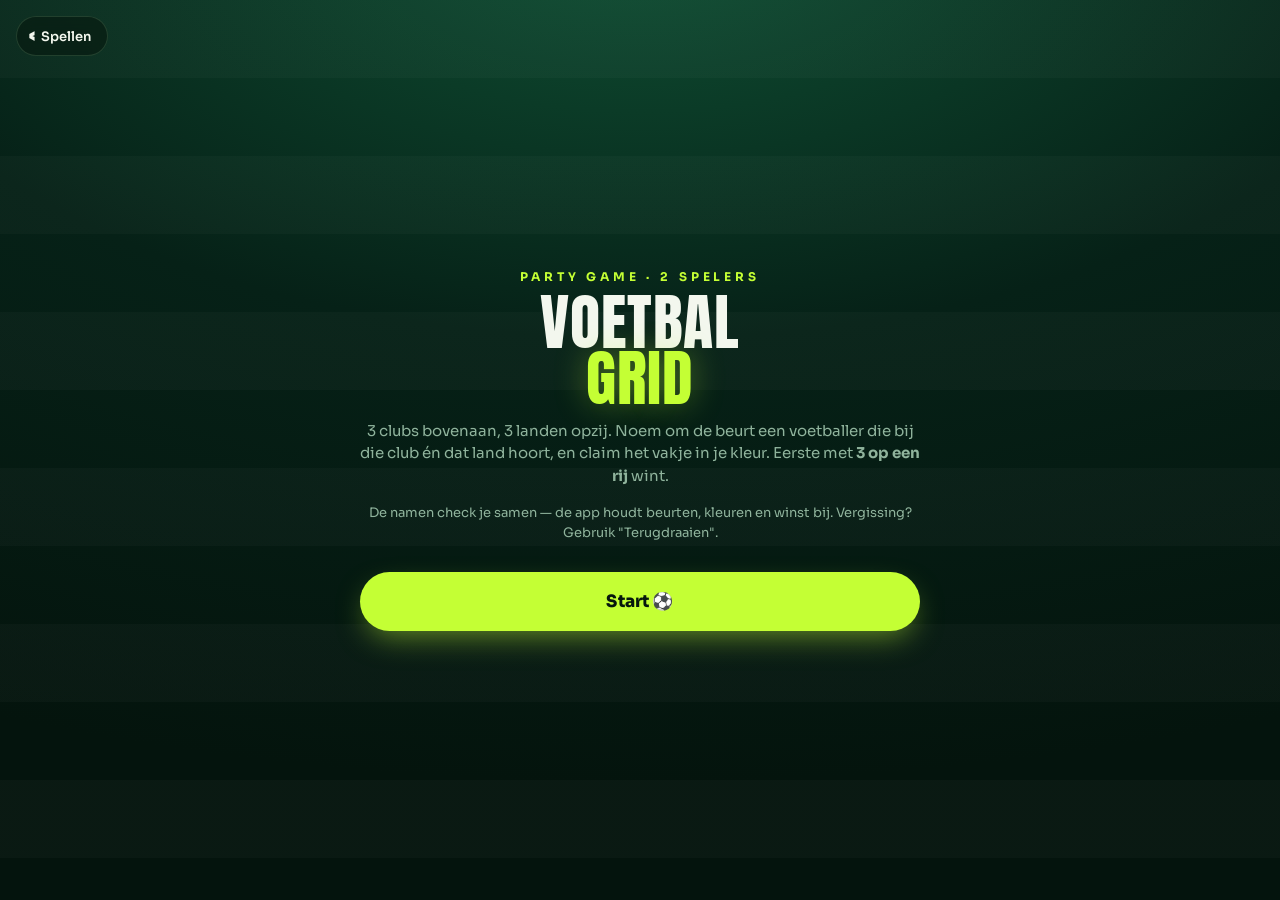
==== grid.html @ 6dbca11c "Add files via upload" ====
<!DOCTYPE html>
<html lang="nl">
<head>
<meta charset="UTF-8">
<meta name="viewport" content="width=device-width, initial-scale=1.0, maximum-scale=1.0, user-scalable=no">
<title>Voetbal Grid</title>
<link rel="preconnect" href="https://fonts.googleapis.com">
<link rel="preconnect" href="https://fonts.gstatic.com" crossorigin>
<link href="https://fonts.googleapis.com/css2?family=Anton&family=Sora:wght@400;500;600;700;800&display=swap" rel="stylesheet">
<link rel="stylesheet" href="styles.css">
</head>
<body>

<div class="backbar show" id="backbar"><button id="backBtn"><span class="arr">&lsaquo;</span> <span id="backLabel">Spellen</span></button></div>

<div class="wrap" style="max-width:560px">

  <!-- INTRO -->
  <section class="screen active" id="intro">
    <div class="kicker">Party Game · 2 spelers</div>
    <h1 style="font-size:clamp(40px,13vw,62px)">Voetbal<span class="imp">Grid</span></h1>
    <p class="sub">3 clubs bovenaan, 3 landen opzij. Noem om de beurt een voetballer die bij die club én dat land hoort, en claim het vakje in je kleur. Eerste met <b>3 op een rij</b> wint.</p>
    <p class="sub" style="margin-top:-14px;font-size:13px">De namen check je samen — de app houdt beurten, kleuren en winst bij. Vergissing? Gebruik "Terugdraaien".</p>
    <button class="btn btn-go" onclick="newGrid(); go('game')">Start ⚽</button>
  </section>

  <!-- GAME -->
  <section class="screen" id="game">
    <div class="grid-top">
      <div class="turn-pill" id="turnPill"><span class="turn-dot bg1"></span><span id="turnText">Speler 1</span></div>
      <div style="display:flex;gap:8px">
        <button class="mini" onclick="undo()">↶ Terugdraaien</button>
        <button class="mini" onclick="newPotje()">Nieuw potje</button>
        <button class="mini" onclick="newGrid()">🎲 Nieuw rooster</button>
      </div>
    </div>
    <div class="score-line">
      <span class="s1">Speler 1: <b id="sc1">0</b></span>
      <span class="s2">Speler 2: <b id="sc2">0</b></span>
    </div>
    <div class="grid" id="grid"></div>
  </section>

</div>

<!-- modal: vakje invullen -->
<div class="modal" id="cellModal">
  <div class="box">
    <h3 id="mTitle">Club × Land</h3>
    <div class="vs" id="mSub">Speler 1 — noem een voetballer</div>
    <input id="mInput" placeholder="Naam voetballer (optioneel)" autocomplete="off" spellcheck="false">
    <button class="btn btn-go" id="mPlace">Plaats ✓</button>
    <button class="btn btn-ghost" onclick="closeModal()">Annuleer</button>
  </div>
</div>

<!-- modal: einde -->
<div class="modal" id="endModal">
  <div class="box">
    <div class="vs" id="endCap">Winnaar</div>
    <div class="win-name" id="endName">—</div>
    <button class="btn btn-go" style="margin-top:18px" onclick="closeEnd(); newPotje()">Nieuw potje</button>
    <button class="btn btn-ghost" onclick="closeEnd(); newGrid()">🎲 Nieuw rooster</button>
  </div>
</div>

<script src="data.js"></script>
<script>
  const LINES = [[0,1,2],[3,4,5],[6,7,8],[0,3,6],[1,4,7],[2,5,8],[0,4,8],[2,4,6]];
  let st = { clubs:[], countries:[], cells:[], turn:1, starter:1, over:false, scores:{1:0,2:0}, pending:-1, history:[] };

  function newGrid(){
    st.clubs = shuffle(CLUBS).slice(0,3);
    st.countries = shuffle(COUNTRIES).slice(0,3);
    resetCells();
  }
  function newPotje(){
    st.starter = st.starter===1 ? 2 : 1;   // wisselende beginner
    resetCells();
  }
  function resetCells(){
    st.cells = Array(9).fill(null);
    st.turn = st.starter; st.over = false; st.history = [];
    render();
  }

  function render(){
    const g = document.getElementById('grid');
    let html = `<div class="gcell gcorner"><span class="t">Voetbal<br>Grid</span><span class="s">3 OP EEN RIJ</span></div>`;
    // club-kopjes
    st.clubs.forEach(c=> html += `<div class="gcell ghead club">${c}</div>`);
    // rijen: landkopje + 3 vakjes
    st.countries.forEach((co,r)=>{
      html += `<div class="gcell ghead country"><span class="flag">${co.f}</span>${co.n}</div>`;
      for(let c=0;c<3;c++){
        const i = r*3+c, cell = st.cells[i];
        if(cell){
          html += `<div class="gcell play f${cell.p}" data-i="${i}">
            <span class="who">${cell.p===1?'①':'②'}</span>
            <span class="nm">${cell.name || (cell.p===1?'Speler 1':'Speler 2')}</span></div>`;
        } else {
          html += `<div class="gcell play" data-i="${i}" onclick="openCell(${i})"></div>`;
        }
      }
    });
    g.innerHTML = html;
    // beurt + score
    document.getElementById('turnText').textContent = `Speler ${st.turn}`;
    document.getElementById('turnPill').querySelector('.turn-dot').className = `turn-dot bg${st.turn}`;
    document.getElementById('turnText').className = `p${st.turn}`;
    document.getElementById('sc1').textContent = st.scores[1];
    document.getElementById('sc2').textContent = st.scores[2];
  }

  function openCell(i){
    if(st.over || st.cells[i]) return;
    st.pending = i;
    const r = (i/3|0), c = i%3;
    document.getElementById('mTitle').textContent = `${st.clubs[c]} × ${st.countries[r].n}`;
    document.getElementById('mSub').innerHTML = `${st.countries[r].f} Speler ${st.turn} — noem een voetballer voor dit vakje`;
    document.getElementById('mSub').className = `vs p${st.turn}`;
    const inp = document.getElementById('mInput'); inp.value=''; 
    document.getElementById('cellModal').classList.add('show');
    setTimeout(()=>inp.focus(),50);
  }
  function closeModal(){ document.getElementById('cellModal').classList.remove('show'); st.pending=-1; }
  function placePending(){
    const i = st.pending; if(i<0) return;
    const name = document.getElementById('mInput').value.trim();
    st.cells[i] = { p:st.turn, name };
    st.history.push(i);
    closeModal();
    const win = checkWin();
    if(win){ endGame(win); return; }
    if(st.cells.every(Boolean)){ endGame(null); return; }   // gelijkspel
    st.turn = st.turn===1 ? 2 : 1;
    render();
  }
  document.getElementById('mPlace').addEventListener('click', placePending);
  document.getElementById('mInput').addEventListener('keydown', e=>{ if(e.key==='Enter') placePending(); });

  function checkWin(){
    for(const L of LINES){
      const [a,b,c]=L;
      if(st.cells[a] && st.cells[b] && st.cells[c] && st.cells[a].p===st.cells[b].p && st.cells[b].p===st.cells[c].p){
        return { p:st.cells[a].p, line:L };
      }
    }
    return null;
  }
  function endGame(win){
    st.over = true; render();
    if(win){
      st.scores[win.p]++; render();
      win.line.forEach(i=>{ const el=document.querySelector(`#grid .play[data-i="${i}"]`); if(el) el.classList.add('win'); });
      document.getElementById('endCap').textContent = 'Winnaar 🏆';
      document.getElementById('endName').textContent = `Speler ${win.p}`;
      document.getElementById('endName').className = `win-name p${win.p}`;
    } else {
      document.getElementById('endCap').textContent = 'Gelijkspel';
      document.getElementById('endName').textContent = 'Vol bord';
      document.getElementById('endName').className = 'win-name';
    }
    setTimeout(()=>document.getElementById('endModal').classList.add('show'), 650);
  }
  function closeEnd(){ document.getElementById('endModal').classList.remove('show'); }

  function undo(){
    if(st.over){ // laatste potje terugdraaien na winst
      st.over=false; closeEnd();
    }
    const i = st.history.pop();
    if(i===undefined) return;
    st.cells[i] = null;
    document.querySelectorAll('#grid .play.win').forEach(e=>e.classList.remove('win'));
    st.turn = st.turn===1 ? 2 : 1;   // beurt terug naar wie net plaatste
    render();
  }

  /* navigatie */
  let currentScreen='intro';
  function go(id){
    document.querySelectorAll('.screen').forEach(s=>s.classList.remove('active'));
    document.getElementById(id).classList.add('active');
    currentScreen=id;
    document.getElementById('backLabel').textContent = (id==='intro') ? 'Spellen' : 'Terug';
    window.scrollTo(0,0);
  }
  document.getElementById('backBtn').addEventListener('click', ()=>{
    if(currentScreen==='intro'){ window.location.href='index.html'; }
    else { go('intro'); }
  });
</script>
</body>
</html>
---- styles.css ----
/* =====================================================================
   Gedeeld thema voor alle voetbalspellen (homepage + spelpagina's).
   ===================================================================== */
:root{
  --pitch-0:#04140d;
  --pitch-1:#062117;
  --pitch-2:#0a3322;
  --line:rgba(190,255,190,.14);
  --lime:#c4ff34;
  --lime-deep:#9be000;
  --red:#ff4d5e;
  --blue:#43d9ff;
  --cream:#f3f7ee;
  --muted:#8fb39c;
  --ring:rgba(196,255,52,.55);
}
*{box-sizing:border-box;-webkit-tap-highlight-color:transparent;margin:0;padding:0}
html,body{height:100%}
body{
  font-family:'Sora',system-ui,sans-serif;
  color:var(--cream);
  background:
    repeating-linear-gradient(180deg, rgba(255,255,255,.022) 0 78px, transparent 78px 156px),
    radial-gradient(130% 95% at 50% -8%, #0f5034 0%, var(--pitch-1) 48%, var(--pitch-0) 100%);
  background-attachment:fixed;
  min-height:100dvh;overflow-x:hidden;
  display:flex;flex-direction:column;align-items:center;justify-content:flex-start;
  padding:24px 18px;position:relative;
}
.wrap{position:relative;z-index:2;width:100%;max-width:440px;margin:auto 0}

.screen{display:none;animation:rise .45s cubic-bezier(.2,.8,.2,1) both}
.screen.active{display:block}
@keyframes rise{from{opacity:0;transform:translateY(18px)}to{opacity:1;transform:none}}

.kicker{font-size:12px;letter-spacing:.32em;text-transform:uppercase;color:var(--lime);
  font-weight:700;margin-bottom:10px;text-align:center;}
h1{font-family:'Anton',sans-serif;font-weight:400;line-height:.9;
  font-size:clamp(46px,16vw,76px);text-align:center;text-transform:uppercase;letter-spacing:.01em;}
h1 .imp{color:var(--lime);display:block;text-shadow:0 0 32px rgba(196,255,52,.35)}
.sub{text-align:center;color:var(--muted);margin:14px 0 30px;font-size:15px;line-height:1.5}

/* fields + steppers + segmented controls */
.field{background:rgba(255,255,255,.04);border:1px solid var(--line);border-radius:18px;
  padding:18px 20px;margin-bottom:14px;display:flex;align-items:center;justify-content:space-between}
.field .lab{font-weight:600;font-size:15px}
.field .lab small{display:block;color:var(--muted);font-weight:400;font-size:12px;margin-top:3px}
.stepper{display:flex;align-items:center;gap:14px}
.stepper button{width:42px;height:42px;border-radius:50%;border:1px solid var(--line);
  background:rgba(255,255,255,.05);color:var(--cream);font-size:22px;font-weight:700;
  display:grid;place-items:center;cursor:pointer;transition:.15s;font-family:'Anton'}
.stepper button:active{transform:scale(.88)}
.stepper button:hover{border-color:var(--ring)}
.stepper .val{font-family:'Anton';font-size:30px;min-width:34px;text-align:center;color:var(--lime)}
.seg{display:flex;gap:8px;background:rgba(255,255,255,.04);border:1px solid var(--line);
  border-radius:14px;padding:5px}
.seg button{flex:1;border:none;background:transparent;color:var(--muted);padding:10px;border-radius:10px;
  font-family:'Sora';font-weight:700;font-size:13px;cursor:pointer;transition:.15s}
.seg button.on{background:var(--lime);color:#06170d}

/* buttons */
.btn{width:100%;border:none;border-radius:50px;padding:19px;cursor:pointer;
  font-family:'Sora';font-weight:800;font-size:17px;letter-spacing:.01em;transition:.18s;
  display:flex;align-items:center;justify-content:center;gap:10px;}
.btn-go{background:var(--lime);color:#06170d;box-shadow:0 12px 30px -8px rgba(196,255,52,.5)}
.btn-go:active{transform:translateY(2px) scale(.99)}
.btn-ghost{background:rgba(255,255,255,.06);color:var(--cream);border:1px solid var(--line);font-weight:600}
.btn-ghost:active{transform:scale(.98)}
.btn + .btn{margin-top:12px}

/* fixed back / home button used across pages */
.backbar{position:fixed;top:16px;left:16px;z-index:20;display:none}
.backbar.show{display:block}
.backbar a,.backbar button{display:flex;align-items:center;gap:7px;text-decoration:none;
  background:rgba(8,28,18,.7);backdrop-filter:blur(8px);border:1px solid var(--line);color:var(--cream);
  padding:10px 16px 10px 12px;border-radius:40px;cursor:pointer;
  font-family:'Sora';font-weight:600;font-size:13px;transition:.15s}
.backbar a:active,.backbar button:active{transform:scale(.94)}
.backbar a:hover,.backbar button:hover{border-color:var(--ring)}
.backbar .arr{font-family:'Anton';font-size:18px;line-height:1}

/* =================== HOMEPAGE =================== */
.wrap.home{max-width:1060px;margin-top:6vh}  /* <- titel hoger? maak dit kleiner (bv. 2vh of 0) */
.home h1{font-size:clamp(38px,6vw,58px)}
.home-head{text-align:center;margin-bottom:8px}
.home-sub{text-align:center;color:var(--muted);margin:10px 0 26px;font-size:15px}
.games{display:grid;grid-template-columns:repeat(auto-fit,minmax(250px,1fr));gap:16px;align-items:stretch}
.game-card{display:flex;flex-direction:column;text-decoration:none;color:var(--cream);position:relative;overflow:hidden;
  background:linear-gradient(150deg, var(--pitch-2), var(--pitch-1));
  border:1px solid var(--line);border-radius:22px;padding:22px 22px;transition:.18s}
.game-card:hover{border-color:var(--ring);transform:translateY(-2px)}
.game-card:active{transform:scale(.99)}
.game-card .emoji{font-size:34px;line-height:1;margin-bottom:14px;display:block}
.game-card h2{font-family:'Anton';font-weight:400;text-transform:uppercase;font-size:30px;line-height:.95}
.game-card p{color:var(--muted);font-size:14px;margin-top:8px;line-height:1.45}
.game-card .meta{display:flex;gap:8px;margin-top:auto;padding-top:16px;flex-wrap:wrap}
.game-card .pill{font-size:12px;font-weight:700;letter-spacing:.04em;padding:6px 12px;border-radius:30px;
  background:rgba(196,255,52,.12);border:1px solid var(--line);color:var(--cream)}
.game-card .go{position:absolute;top:22px;right:22px;font-family:'Anton';font-size:26px;color:var(--lime);
  transition:.18s}
.game-card:hover .go{transform:translateX(4px)}
.game-card.accent-lime{border-left:4px solid var(--lime)}
.game-card.accent-blue{border-left:4px solid var(--blue)}
.game-card.soon{opacity:.55;pointer-events:none}
.game-card.soon .go{color:var(--muted)}

/* =================== IMPOSTER =================== */
.turn-name{font-family:'Anton';font-size:clamp(40px,13vw,60px);text-align:center;text-transform:uppercase;margin-bottom:4px}
.turn-hint{text-align:center;color:var(--muted);margin-bottom:30px;font-size:14px}
.card{position:relative;border-radius:26px;padding:42px 26px;text-align:center;
  border:1px solid var(--line);overflow:hidden;min-height:300px;
  display:flex;flex-direction:column;align-items:center;justify-content:center;
  background:linear-gradient(160deg, var(--pitch-2), var(--pitch-1));}
.card .role-tag{font-size:12px;letter-spacing:.3em;text-transform:uppercase;color:var(--muted);font-weight:700;margin-bottom:18px}
.card .player{font-family:'Anton';font-size:clamp(34px,11vw,52px);line-height:1;text-transform:uppercase}
.card .cat{margin-top:16px;color:var(--muted);font-size:13px}
.card.imposter{background:linear-gradient(160deg,#2a0c12,#160407);border-color:rgba(255,77,94,.4)}
.card.imposter .big{font-family:'Anton';font-size:clamp(46px,15vw,68px);color:var(--red);line-height:.95;
  text-shadow:0 0 30px rgba(255,77,94,.4)}
.card.imposter .tip{margin-top:18px;color:#ffb3bb;font-size:13px;line-height:1.5;max-width:260px}
.card.imposter .hints{display:flex;flex-wrap:wrap;gap:8px;justify-content:center;margin-top:14px;max-width:300px}
.card.imposter .hchip{background:rgba(255,77,94,.16);border:1px solid rgba(255,77,94,.4);
  color:#ffd2d7;padding:8px 14px;border-radius:30px;font-size:14px;font-weight:700;letter-spacing:.01em}
.card .jersey{position:absolute;font-family:'Anton';font-size:200px;color:rgba(255,255,255,.025);
  top:50%;left:50%;transform:translate(-50%,-50%);z-index:0;pointer-events:none}
.card > *{position:relative;z-index:1}
.tap-hint{text-align:center;color:var(--muted);font-size:13px;margin-top:22px;animation:pulse 1.6s ease-in-out infinite}
@keyframes pulse{0%,100%{opacity:.4}50%{opacity:1}}
.timer{font-family:'Anton';font-size:64px;text-align:center;color:var(--lime);letter-spacing:.04em;margin:6px 0 4px}
.order{background:rgba(255,255,255,.04);border:1px solid var(--line);border-radius:18px;padding:16px 18px;margin-bottom:24px}
.order .ttl{font-size:12px;letter-spacing:.2em;text-transform:uppercase;color:var(--muted);margin-bottom:12px;font-weight:700}
.order ul{list-style:none;display:flex;flex-wrap:wrap;gap:8px}
.order li{background:rgba(196,255,52,.1);border:1px solid var(--line);color:var(--cream);
  padding:7px 13px;border-radius:30px;font-size:13px;font-weight:600}
.reveal-list{display:flex;flex-direction:column;gap:10px;margin:22px 0 26px}
.reveal-list .row{display:flex;align-items:center;gap:14px;background:rgba(255,255,255,.04);
  border:1px solid var(--line);border-radius:16px;padding:14px 18px}
.reveal-list .row.imp{background:rgba(255,77,94,.1);border-color:rgba(255,77,94,.35)}
.reveal-list .num{font-family:'Anton';font-size:24px;width:30px;color:var(--muted)}
.reveal-list .who{font-weight:700;flex:1}
.reveal-list .badge{font-size:11px;letter-spacing:.14em;text-transform:uppercase;font-weight:800;
  padding:5px 11px;border-radius:30px}
.badge.crew{background:rgba(196,255,52,.18);color:var(--lime)}
.badge.imp{background:rgba(255,77,94,.2);color:var(--red)}
.answer{text-align:center;background:rgba(196,255,52,.08);border:1px solid var(--line);
  border-radius:18px;padding:20px;margin-bottom:24px}
.answer small{color:var(--muted);font-size:12px;letter-spacing:.2em;text-transform:uppercase;font-weight:700}
.answer .p{font-family:'Anton';font-size:34px;text-transform:uppercase;margin-top:8px}

/* =================== WIE BEN IK? (2 varianten) =================== */
/* houd smalle schermen netjes gecentreerd binnen een brede .wrap */
.narrow{max-width:440px;margin-inline:auto}

/* ---- Variant 1: Wie is het? (bord) ---- */
.code-show{font-family:'Anton';font-size:clamp(48px,16vw,72px);letter-spacing:.2em;color:var(--lime);
  text-align:center;margin:6px 0 22px;text-shadow:0 0 30px rgba(196,255,52,.3)}
.code-input{width:100%;text-align:center;font-family:'Anton';font-size:46px;letter-spacing:.3em;
  text-transform:uppercase;background:rgba(255,255,255,.05);border:1px solid var(--line);
  color:var(--cream);border-radius:16px;padding:18px;outline:none;margin-bottom:6px}
.code-input:focus{border-color:var(--ring)}
.code-tag{display:inline-block;font-family:'Anton';font-size:15px;letter-spacing:.16em;color:var(--lime);
  background:rgba(196,255,52,.1);border:1px solid var(--line);padding:6px 14px;border-radius:30px}
.board-bar{display:flex;align-items:center;gap:10px;margin-bottom:16px;flex-wrap:wrap;justify-content:center}
.board-bar .count{font-family:'Anton';font-size:20px;color:var(--lime)}
.board-bar .mini{border:1px solid var(--line);background:rgba(255,255,255,.05);color:var(--cream);
  border-radius:30px;padding:10px 16px;font-family:'Sora';font-weight:700;font-size:13px;cursor:pointer;transition:.15s}
.board-bar .mini:hover{border-color:var(--ring)}
.board-bar .mini:active{transform:scale(.95)}
.board{display:grid;grid-template-columns:repeat(6,1fr);gap:8px}
@media (max-width:560px){ .board{grid-template-columns:repeat(3,1fr)} }
.select-hint{display:none;background:rgba(67,217,255,.14);border:1px solid rgba(67,217,255,.4);
  color:#bfeeff;border-radius:14px;padding:12px 16px;margin-bottom:14px;text-align:center;font-weight:700;font-size:14px}
.select-hint.show{display:block}
.guess-card{position:relative;aspect-ratio:3/4;border-radius:12px;cursor:pointer;overflow:hidden;
  border:1px solid var(--line);background:linear-gradient(160deg,var(--pitch-2),var(--pitch-1));
  display:flex;flex-direction:column;align-items:center;justify-content:center;padding:8px 6px;text-align:center;
  transition:.15s;user-select:none}
.guess-card:hover{border-color:var(--ring)}
.guess-card .face{font-size:26px;margin-bottom:6px}
.guess-card .nm{font-size:11px;font-weight:700;line-height:1.15}
.guess-card.out{opacity:.32;filter:grayscale(.7)}
.guess-card.out::after{content:"✕";position:absolute;inset:0;display:flex;align-items:center;justify-content:center;
  font-family:'Anton';font-size:44px;color:var(--red)}

/* ---- shared big show-card (variant 2 + secret reveal) ---- */
.show-card{position:relative;border-radius:26px;padding:48px 26px;text-align:center;border:1px solid var(--line);
  min-height:300px;display:flex;flex-direction:column;align-items:center;justify-content:center;
  background:linear-gradient(160deg,var(--pitch-2),var(--pitch-1))}
.show-card .role-tag{font-size:12px;letter-spacing:.3em;text-transform:uppercase;color:var(--muted);font-weight:700;margin-bottom:18px}
.show-card .player{font-family:'Anton';font-size:clamp(34px,11vw,52px);line-height:1;text-transform:uppercase}
.show-card .cat{margin-top:16px;color:var(--muted);font-size:13px;max-width:280px}

/* ---- secret reveal overlay (variant 1) ---- */
.overlay{position:fixed;inset:0;z-index:40;display:none;align-items:center;justify-content:center;padding:24px;
  background:rgba(4,20,13,.95)}
.overlay.show{display:flex}
.overlay .inner{text-align:center;max-width:420px;width:100%}

/* ---- variant 2 reveal list ---- */
.res-list{display:flex;flex-direction:column;gap:8px;margin:18px 0 26px;max-height:52vh;overflow:auto}
.res-list .row{display:flex;align-items:center;gap:12px;background:rgba(255,255,255,.04);
  border:1px solid var(--line);border-radius:14px;padding:12px 16px}
.res-list .num{font-family:'Anton';font-size:22px;width:30px;color:var(--muted)}
.res-list .nm{flex:1;font-weight:700}

/* =================== VOETBAL GRID =================== */
.grid-top{display:flex;align-items:center;justify-content:space-between;gap:12px;margin-bottom:16px;flex-wrap:wrap}
.turn-pill{display:flex;align-items:center;gap:10px;font-weight:800;font-size:15px}
.turn-dot{width:18px;height:18px;border-radius:50%}
.p1{color:var(--lime)} .p2{color:var(--blue)}
.bg1{background:var(--lime)} .bg2{background:var(--blue)}
.score-line{display:flex;gap:14px;justify-content:center;margin-bottom:18px;font-weight:700;font-size:14px}
.score-line .s1{color:var(--lime)} .score-line .s2{color:var(--blue)}

.grid{display:grid;grid-template-columns:minmax(62px,.72fr) repeat(3,1fr);gap:7px}
.gcell{aspect-ratio:1;border-radius:12px;border:1px solid var(--line);display:flex;flex-direction:column;
  align-items:center;justify-content:center;text-align:center;padding:6px;overflow:hidden;
  background:linear-gradient(160deg,var(--pitch-2),var(--pitch-1))}
.ghead{background:rgba(255,255,255,.05);font-weight:800;line-height:1.1}
.ghead.club{font-size:12px}
.ghead.country{font-size:12px}
.ghead .flag{font-size:26px;display:block;margin-bottom:4px}
.gcorner{background:transparent;border:none;display:flex;flex-direction:column;align-items:flex-start;justify-content:center}
.gcorner .t{font-family:'Anton';font-size:16px;line-height:.9;color:var(--lime);text-transform:uppercase}
.gcorner .s{font-size:9px;color:var(--muted);margin-top:3px;letter-spacing:.1em}

.play{cursor:pointer;transition:.12s;position:relative}
.play:hover{border-color:var(--ring)}
.play:active{transform:scale(.97)}
.play .nm{font-size:11px;font-weight:700;line-height:1.15;word-break:break-word}
.play.f1{background:rgba(196,255,52,.18);border:2px solid var(--lime)}
.play.f2{background:rgba(67,217,255,.18);border:2px solid var(--blue)}
.play.win{box-shadow:0 0 0 3px var(--cream) inset;filter:brightness(1.12)}
.play .who{position:absolute;top:5px;right:7px;font-family:'Anton';font-size:13px}
.play.f1 .who{color:var(--lime)} .play.f2 .who{color:var(--blue)}

/* modal (cel invullen + winnaar) */
.modal{position:fixed;inset:0;z-index:45;display:none;align-items:center;justify-content:center;padding:24px;
  background:rgba(4,20,13,.92)}
.modal.show{display:flex}
.modal .box{width:100%;max-width:380px;background:linear-gradient(160deg,var(--pitch-2),var(--pitch-1));
  border:1px solid var(--line);border-radius:22px;padding:26px;text-align:center}
.modal .box h3{font-family:'Anton';font-weight:400;text-transform:uppercase;font-size:24px;line-height:1;margin-bottom:6px}
.modal .box .vs{color:var(--muted);font-size:13px;margin-bottom:18px}
.modal .box input{width:100%;background:rgba(255,255,255,.05);border:1px solid var(--line);color:var(--cream);
  border-radius:14px;padding:14px;font-family:'Sora';font-size:15px;outline:none;margin-bottom:14px}
.modal .box input:focus{border-color:var(--ring)}
.win-name{font-family:'Anton';font-size:54px;line-height:1}
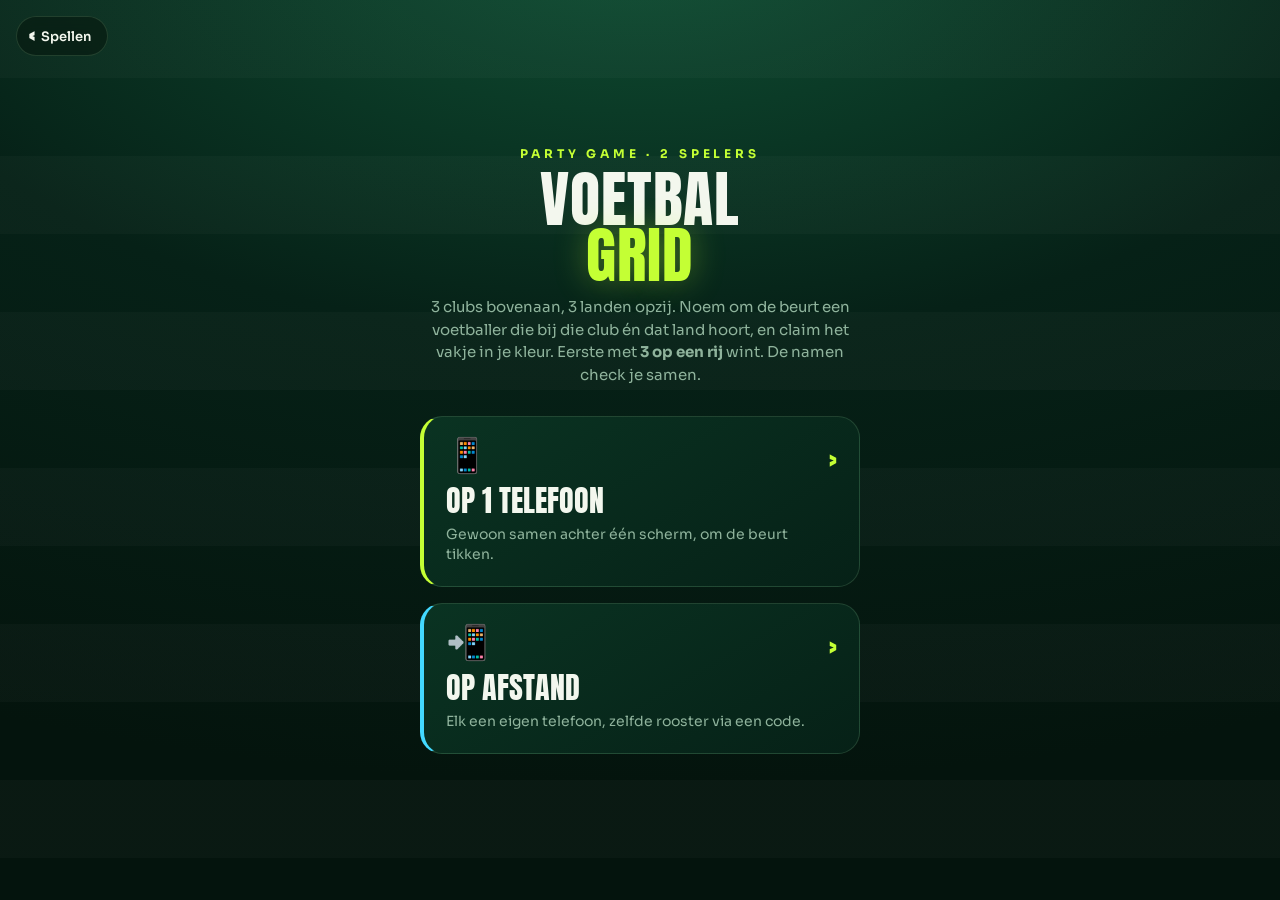
==== commit 53756a65: "Add files via upload" ====
--- a/grid.html
+++ b/grid.html
@@ -7,7 +7,7 @@
 <link rel="preconnect" href="https://fonts.googleapis.com">
 <link rel="preconnect" href="https://fonts.gstatic.com" crossorigin>
 <link href="https://fonts.googleapis.com/css2?family=Anton&family=Sora:wght@400;500;600;700;800&display=swap" rel="stylesheet">
-<link rel="stylesheet" href="styles.css">
+<link rel="stylesheet" href="styles.css?v=2">
 </head>
 <body>
 
@@ -16,19 +16,67 @@
 <div class="wrap" style="max-width:560px">
 
   <!-- INTRO -->
-  <section class="screen active" id="intro">
+  <section class="screen active narrow" id="intro">
     <div class="kicker">Party Game · 2 spelers</div>
     <h1 style="font-size:clamp(40px,13vw,62px)">Voetbal<span class="imp">Grid</span></h1>
-    <p class="sub">3 clubs bovenaan, 3 landen opzij. Noem om de beurt een voetballer die bij die club én dat land hoort, en claim het vakje in je kleur. Eerste met <b>3 op een rij</b> wint.</p>
-    <p class="sub" style="margin-top:-14px;font-size:13px">De namen check je samen — de app houdt beurten, kleuren en winst bij. Vergissing? Gebruik "Terugdraaien".</p>
-    <button class="btn btn-go" onclick="newGrid(); go('game')">Start ⚽</button>
+    <p class="sub">3 clubs bovenaan, 3 landen opzij. Noem om de beurt een voetballer die bij die club én dat land hoort, en claim het vakje in je kleur. Eerste met <b>3 op een rij</b> wint. De namen check je samen.</p>
+    <div class="games">
+      <a class="game-card accent-lime" onclick="startLocal()" style="cursor:pointer">
+        <span class="go">&rsaquo;</span><span class="emoji">📱</span>
+        <h2>Op 1 telefoon</h2>
+        <p>Gewoon samen achter één scherm, om de beurt tikken.</p>
+      </a>
+      <a class="game-card accent-blue" onclick="go('rmenu')" style="cursor:pointer">
+        <span class="go">&rsaquo;</span><span class="emoji">📲</span>
+        <h2>Op afstand</h2>
+        <p>Elk een eigen telefoon, zelfde rooster via een code.</p>
+      </a>
+    </div>
+  </section>
+
+  <!-- REMOTE: menu -->
+  <section class="screen narrow" id="rmenu">
+    <div class="kicker">Op afstand</div>
+    <h1 style="font-size:clamp(34px,10vw,50px)">Samen spelen</h1>
+    <p class="sub">Eén speler start en deelt de code; de ander doet mee. Jullie krijgen dan hetzelfde rooster. Tijdens het spel tikt ieder de zetten op zijn eigen telefoon mee.</p>
+    <div class="games">
+      <a class="game-card accent-lime" onclick="remoteNew()" style="cursor:pointer">
+        <span class="go">&rsaquo;</span><span class="emoji">🆕</span><h2>Nieuw spel</h2>
+        <p>Genereer een code en deel 'm.</p>
+      </a>
+      <a class="game-card accent-blue" onclick="go('rjoin'); document.getElementById('gCodeInput').value=''; document.getElementById('gJoinErr').textContent=''" style="cursor:pointer">
+        <span class="go">&rsaquo;</span><span class="emoji">🔑</span><h2>Meedoen</h2>
+        <p>Voer de code van de ander in.</p>
+      </a>
+    </div>
+  </section>
+
+  <!-- REMOTE: toon code -->
+  <section class="screen narrow" id="rstart">
+    <div class="kicker">Nieuw spel</div>
+    <h1 style="font-size:clamp(34px,10vw,50px)">Jouw code</h1>
+    <p class="sub">Geef deze code aan de andere speler. Die kiest "Meedoen" en typt 'm in — dan hebben jullie hetzelfde rooster.</p>
+    <div class="code-show" id="gCodeShow">-----</div>
+    <button class="btn btn-go" onclick="enterFromShown()">Naar het bord →</button>
+    <button class="btn btn-ghost" onclick="document.getElementById('gCodeShow').textContent=genCode(5)">🎲 Andere code</button>
+  </section>
+
+  <!-- REMOTE: code invoeren -->
+  <section class="screen narrow" id="rjoin">
+    <div class="kicker">Meedoen</div>
+    <h1 style="font-size:clamp(34px,10vw,50px)">Code invoeren</h1>
+    <p class="sub">Typ de code van de andere speler om hetzelfde rooster te krijgen.</p>
+    <input class="code-input" id="gCodeInput" maxlength="6" placeholder="CODE" autocomplete="off" autocapitalize="characters" spellcheck="false"
+           oninput="this.value=this.value.toUpperCase().replace(/[^A-Z]/g,'')">
+    <div id="gJoinErr" style="color:var(--red);text-align:center;min-height:20px;margin:4px 0 10px;font-size:13px"></div>
+    <button class="btn btn-go" onclick="remoteJoin()">Meedoen →</button>
   </section>
 
   <!-- GAME -->
   <section class="screen" id="game">
     <div class="grid-top">
       <div class="turn-pill" id="turnPill"><span class="turn-dot bg1"></span><span id="turnText">Speler 1</span></div>
-      <div style="display:flex;gap:8px">
+      <div style="display:flex;gap:8px;flex-wrap:wrap">
         <button class="mini" onclick="undo()">↶ Terugdraaien</button>
         <button class="mini" onclick="newPotje()">Nieuw potje</button>
         <button class="mini" onclick="newGrid()">🎲 Nieuw rooster</button>
@@ -37,6 +85,7 @@
     <div class="score-line">
       <span class="s1">Speler 1: <b id="sc1">0</b></span>
       <span class="s2">Speler 2: <b id="sc2">0</b></span>
+      <span class="code-tag" id="gCodeTag" style="display:none">CODE -----</span>
     </div>
     <div class="grid" id="grid"></div>
   </section>
@@ -44,7 +93,7 @@
 </div>
 
 <!-- modal: vakje invullen -->
-<div class="modal" id="cellModal">
+<div class="modal" id="cellModal" hidden>
   <div class="box">
     <h3 id="mTitle">Club × Land</h3>
     <div class="vs" id="mSub">Speler 1 — noem een voetballer</div>
@@ -55,7 +104,7 @@
 </div>
 
 <!-- modal: einde -->
-<div class="modal" id="endModal">
+<div class="modal" id="endModal" hidden>
   <div class="box">
     <div class="vs" id="endCap">Winnaar</div>
     <div class="win-name" id="endName">—</div>
@@ -64,34 +113,46 @@
   </div>
 </div>
 
-<script src="data.js"></script>
+<script src="data.js?v=2"></script>
 <script>
   const LINES = [[0,1,2],[3,4,5],[6,7,8],[0,3,6],[1,4,7],[2,5,8],[0,4,8],[2,4,6]];
-  let st = { clubs:[], countries:[], cells:[], turn:1, starter:1, over:false, scores:{1:0,2:0}, pending:-1, history:[] };
-
+  let st = { clubs:[], countries:[], cells:[], turn:1, starter:1, over:false, scores:{1:0,2:0}, pending:-1, history:[], code:'', remote:false };
+
+  /* ---- starten ---- */
+  function startLocal(){ st.remote=false; st.code=genCode(); buildFromCode(); go('game'); }
+  function remoteNew(){ st.remote=true; document.getElementById('gCodeShow').textContent=genCode(5); go('rstart'); }
+  function enterFromShown(){ st.remote=true; st.code=document.getElementById('gCodeShow').textContent; buildFromCode(); go('game'); }
+  function remoteJoin(){
+    const v=document.getElementById('gCodeInput').value.trim();
+    if(v.length<4){ document.getElementById('gJoinErr').textContent='Vul een geldige code in (min. 4 letters).'; return; }
+    st.remote=true; st.code=v; buildFromCode(); go('game');
+  }
+
+  /* ---- rooster opbouwen uit de code (zaadje) ---- */
+  function buildFromCode(){
+    st.clubs = seededShuffle(CLUBS, st.code).slice(0,3);
+    st.countries = seededShuffle(COUNTRIES, st.code+'-L').slice(0,3);
+    resetCells();
+    const tag=document.getElementById('gCodeTag');
+    if(st.remote){ tag.textContent='CODE '+st.code; tag.style.display=''; } else { tag.style.display='none'; }
+  }
   function newGrid(){
-    st.clubs = shuffle(CLUBS).slice(0,3);
-    st.countries = shuffle(COUNTRIES).slice(0,3);
-    resetCells();
-  }
-  function newPotje(){
-    st.starter = st.starter===1 ? 2 : 1;   // wisselende beginner
-    resetCells();
-  }
+    if(st.remote){ remoteNew(); }                 // nieuwe code om te delen
+    else { st.code=genCode(); buildFromCode(); }
+  }
+  function newPotje(){ st.starter = st.starter===1?2:1; resetCells(); }
   function resetCells(){
     st.cells = Array(9).fill(null);
-    st.turn = st.starter; st.over = false; st.history = [];
+    st.turn = st.starter; st.over=false; st.history=[];
     render();
   }
 
   function render(){
     const g = document.getElementById('grid');
     let html = `<div class="gcell gcorner"><span class="t">Voetbal<br>Grid</span><span class="s">3 OP EEN RIJ</span></div>`;
-    // club-kopjes
-    st.clubs.forEach(c=> html += `<div class="gcell ghead club">${c}</div>`);
-    // rijen: landkopje + 3 vakjes
+    st.clubs.forEach(c=> html += `<div class="gcell ghead club"><span class="clubdot" style="background:${CLUB_COLORS[c]||'#8aa'}"></span>${c}</div>`);
     st.countries.forEach((co,r)=>{
-      html += `<div class="gcell ghead country"><span class="flag">${co.f}</span>${co.n}</div>`;
+      html += `<div class="gcell ghead country"><img class="flagimg" src="https://flagcdn.com/w80/${co.c}.png" alt="" loading="lazy">${co.n}</div>`;
       for(let c=0;c<3;c++){
         const i = r*3+c, cell = st.cells[i];
         if(cell){
@@ -104,7 +165,6 @@
       }
     });
     g.innerHTML = html;
-    // beurt + score
     document.getElementById('turnText').textContent = `Speler ${st.turn}`;
     document.getElementById('turnPill').querySelector('.turn-dot').className = `turn-dot bg${st.turn}`;
     document.getElementById('turnText').className = `p${st.turn}`;
@@ -115,15 +175,15 @@
   function openCell(i){
     if(st.over || st.cells[i]) return;
     st.pending = i;
-    const r = (i/3|0), c = i%3;
+    const r=(i/3|0), c=i%3;
     document.getElementById('mTitle').textContent = `${st.clubs[c]} × ${st.countries[r].n}`;
-    document.getElementById('mSub').innerHTML = `${st.countries[r].f} Speler ${st.turn} — noem een voetballer voor dit vakje`;
+    document.getElementById('mSub').textContent = `Speler ${st.turn} — noem een voetballer voor dit vakje`;
     document.getElementById('mSub').className = `vs p${st.turn}`;
-    const inp = document.getElementById('mInput'); inp.value=''; 
-    document.getElementById('cellModal').classList.add('show');
+    const inp = document.getElementById('mInput'); inp.value='';
+    document.getElementById('cellModal').hidden=false;
     setTimeout(()=>inp.focus(),50);
   }
-  function closeModal(){ document.getElementById('cellModal').classList.remove('show'); st.pending=-1; }
+  function closeModal(){ document.getElementById('cellModal').hidden=true; st.pending=-1; }
   function placePending(){
     const i = st.pending; if(i<0) return;
     const name = document.getElementById('mInput').value.trim();
@@ -132,8 +192,8 @@
     closeModal();
     const win = checkWin();
     if(win){ endGame(win); return; }
-    if(st.cells.every(Boolean)){ endGame(null); return; }   // gelijkspel
-    st.turn = st.turn===1 ? 2 : 1;
+    if(st.cells.every(Boolean)){ endGame(null); return; }
+    st.turn = st.turn===1?2:1;
     render();
   }
   document.getElementById('mPlace').addEventListener('click', placePending);
@@ -149,35 +209,34 @@
     return null;
   }
   function endGame(win){
-    st.over = true; render();
+    st.over=true; render();
     if(win){
       st.scores[win.p]++; render();
       win.line.forEach(i=>{ const el=document.querySelector(`#grid .play[data-i="${i}"]`); if(el) el.classList.add('win'); });
-      document.getElementById('endCap').textContent = 'Winnaar 🏆';
-      document.getElementById('endName').textContent = `Speler ${win.p}`;
-      document.getElementById('endName').className = `win-name p${win.p}`;
+      document.getElementById('endCap').textContent='Winnaar 🏆';
+      document.getElementById('endName').textContent=`Speler ${win.p}`;
+      document.getElementById('endName').className=`win-name p${win.p}`;
     } else {
-      document.getElementById('endCap').textContent = 'Gelijkspel';
-      document.getElementById('endName').textContent = 'Vol bord';
-      document.getElementById('endName').className = 'win-name';
+      document.getElementById('endCap').textContent='Gelijkspel';
+      document.getElementById('endName').textContent='Vol bord';
+      document.getElementById('endName').className='win-name';
     }
-    setTimeout(()=>document.getElementById('endModal').classList.add('show'), 650);
-  }
-  function closeEnd(){ document.getElementById('endModal').classList.remove('show'); }
+    setTimeout(()=>document.getElementById('endModal').hidden=false, 650);
+  }
+  function closeEnd(){ document.getElementById('endModal').hidden=true; }
 
   function undo(){
-    if(st.over){ // laatste potje terugdraaien na winst
-      st.over=false; closeEnd();
-    }
+    if(st.over){ st.over=false; closeEnd(); }
     const i = st.history.pop();
     if(i===undefined) return;
-    st.cells[i] = null;
+    st.cells[i]=null;
     document.querySelectorAll('#grid .play.win').forEach(e=>e.classList.remove('win'));
-    st.turn = st.turn===1 ? 2 : 1;   // beurt terug naar wie net plaatste
+    st.turn = st.turn===1?2:1;
     render();
   }
 
-  /* navigatie */
+  /* ---- navigatie ---- */
+  const BACK = { rmenu:'intro', rstart:'rmenu', rjoin:'rmenu', game:'intro' };
   let currentScreen='intro';
   function go(id){
     document.querySelectorAll('.screen').forEach(s=>s.classList.remove('active'));
@@ -188,7 +247,7 @@
   }
   document.getElementById('backBtn').addEventListener('click', ()=>{
     if(currentScreen==='intro'){ window.location.href='index.html'; }
-    else { go('intro'); }
+    else { go(BACK[currentScreen] || 'intro'); }
   });
 </script>
 </body>
--- a/styles.css
+++ b/styles.css
@@ -162,10 +162,10 @@
   background:rgba(196,255,52,.1);border:1px solid var(--line);padding:6px 14px;border-radius:30px}
 .board-bar{display:flex;align-items:center;gap:10px;margin-bottom:16px;flex-wrap:wrap;justify-content:center}
 .board-bar .count{font-family:'Anton';font-size:20px;color:var(--lime)}
-.board-bar .mini{border:1px solid var(--line);background:rgba(255,255,255,.05);color:var(--cream);
+.mini{border:1px solid var(--line);background:rgba(255,255,255,.05);color:var(--cream);
   border-radius:30px;padding:10px 16px;font-family:'Sora';font-weight:700;font-size:13px;cursor:pointer;transition:.15s}
-.board-bar .mini:hover{border-color:var(--ring)}
-.board-bar .mini:active{transform:scale(.95)}
+.mini:hover{border-color:var(--ring)}
+.mini:active{transform:scale(.95)}
 .board{display:grid;grid-template-columns:repeat(6,1fr);gap:8px}
 @media (max-width:560px){ .board{grid-template-columns:repeat(3,1fr)} }
 .select-hint{display:none;background:rgba(67,217,255,.14);border:1px solid rgba(67,217,255,.4);
@@ -220,6 +220,8 @@
 .ghead.club{font-size:12px}
 .ghead.country{font-size:12px}
 .ghead .flag{font-size:26px;display:block;margin-bottom:4px}
+.flagimg{width:38px;height:auto;border-radius:3px;display:block;margin:0 auto 5px;box-shadow:0 1px 5px rgba(0,0,0,.45)}
+.clubdot{width:20px;height:20px;border-radius:50%;display:block;margin:0 auto 6px;box-shadow:0 0 0 2px rgba(255,255,255,.15)}
 .gcorner{background:transparent;border:none;display:flex;flex-direction:column;align-items:flex-start;justify-content:center}
 .gcorner .t{font-family:'Anton';font-size:16px;line-height:.9;color:var(--lime);text-transform:uppercase}
 .gcorner .s{font-size:9px;color:var(--muted);margin-top:3px;letter-spacing:.1em}
@@ -235,9 +237,9 @@
 .play.f1 .who{color:var(--lime)} .play.f2 .who{color:var(--blue)}
 
 /* modal (cel invullen + winnaar) */
-.modal{position:fixed;inset:0;z-index:45;display:none;align-items:center;justify-content:center;padding:24px;
+.modal{position:fixed;inset:0;z-index:45;display:flex;align-items:center;justify-content:center;padding:24px;
   background:rgba(4,20,13,.92)}
-.modal.show{display:flex}
+.modal[hidden]{display:none}
 .modal .box{width:100%;max-width:380px;background:linear-gradient(160deg,var(--pitch-2),var(--pitch-1));
   border:1px solid var(--line);border-radius:22px;padding:26px;text-align:center}
 .modal .box h3{font-family:'Anton';font-weight:400;text-transform:uppercase;font-size:24px;line-height:1;margin-bottom:6px}
